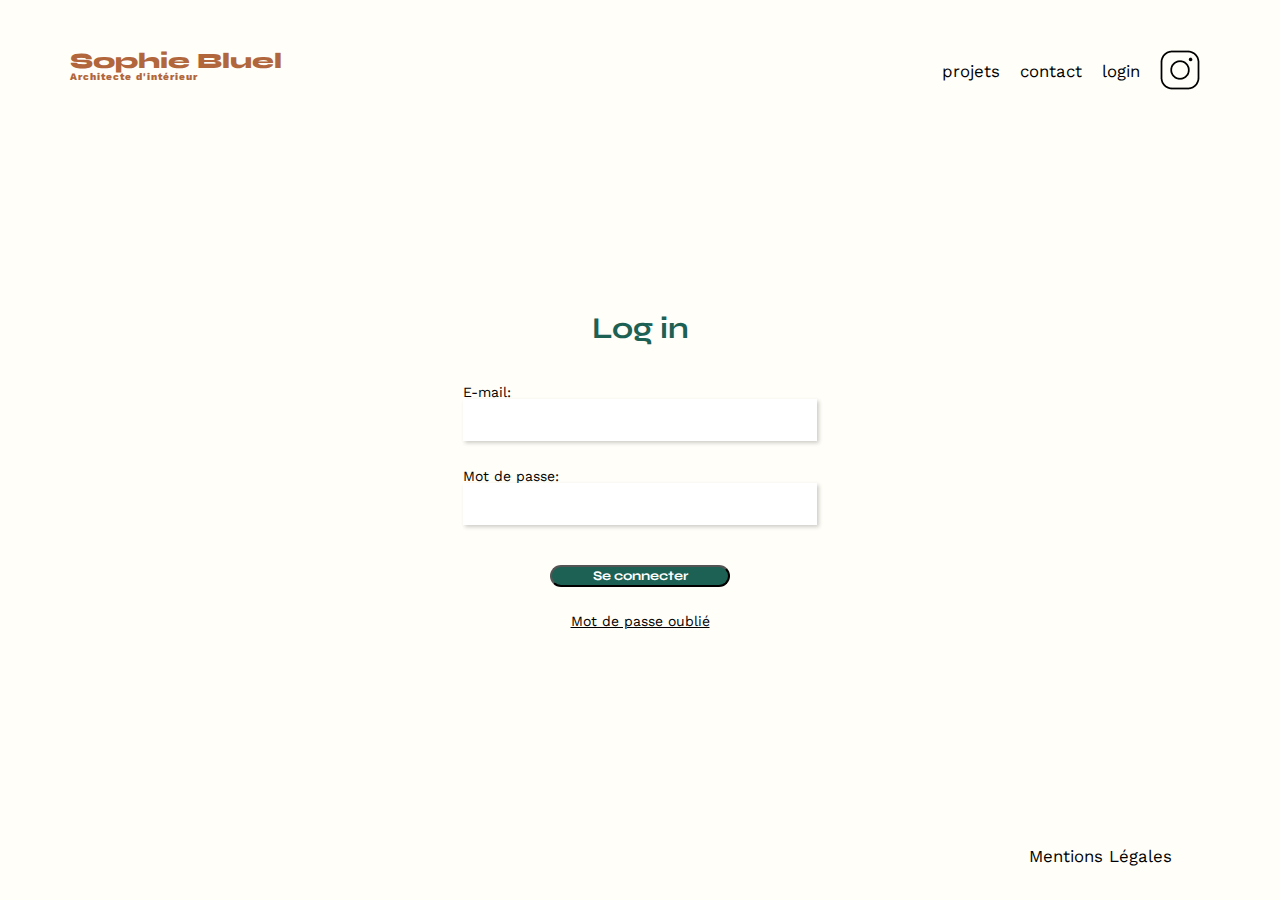
==== FrontEnd/login.html @ b9052e68 "création page "login"" ====
<!DOCTYPE html>
<html lang="fr">
<head>
	<meta charset="UTF-8">
	<title>Sophie Bluel - Architecte d'intérieur</title>
	<meta name="viewport" content="width=device-width, initial-scale=1.0">
	<link rel="preconnect" href="https://fonts.googleapis.com">
	<link rel="preconnect" href="https://fonts.gstatic.com" crossorigin>
	<link href="https://fonts.googleapis.com/css2?family=Syne:wght@700;800&family=Work+Sans&display=swap" rel="stylesheet">
	<meta name="description" content="">
	<link rel="stylesheet" href="./assets/style.css">
</head>
<body class="back_ground_color">
<header>
	<h1>Sophie Bluel <span>Architecte d'intérieur</span></h1>
	<nav>
		<ul>
			<li>projets</li>
			<li>contact</li>
			<li>login</li>
			<li><img src="./assets/icons/instagram.png" alt="Instagram"></li>
		</ul>
	</nav>
</header>
<main>
    <section class="section_login">
    <h2>Log in</h2><br><br><br>
    <form>       
        <label for="email">E-mail:</label><br>  
        <input class="input_login" type="email" id="email" name="email"><br><br><br>
        <label for="password">Mot de passe:</label><br>
        <input class="input_login" type="password" id="password" name="password"><br><br>
        <input type="submit" value="Se connecter"><br>
        <a href="#" class="underline_sentence">Mot de passe oublié</a>
      </form>
    </section>
</main>

<footer>
	<nav>
		<ul>
			<li>Mentions Légales</li>
		</ul>
	</nav>
</footer>
<script src="script.js"></script>
<script src="login.js"></script>
</body>
</html>
---- FrontEnd/assets/style.css ----
/* http://meyerweb.com/eric/tools/css/reset/
   v2.0 | 20110126
   License: none (public domain)
*/

html, body, div, span, applet, object, iframe,
h1, h2, h3, h4, h5, h6, p, blockquote, pre,
a, abbr, acronym, address, big, cite, code,
del, dfn, em, img, ins, kbd, q, s, samp,
small, strike, strong, sub, sup, tt, var,
b, u, i, center,
dl, dt, dd, ol, ul, li,
fieldset, form, label, legend,
table, caption, tbody, tfoot, thead, tr, th, td,
article, aside, canvas, details, embed,
figure, figcaption, footer, header, hgroup,
menu, nav, output, ruby, section, summary,
time, mark, audio, video {
	margin: 0;
	padding: 0;
	border: 0;
	font-size: 100%;
	font: inherit;
	vertical-align: baseline;
}
/* HTML5 display-role reset for older browsers */
article, aside, details, figcaption, figure,
footer, header, hgroup, menu, nav, section {
	display: block;
}
body {
	line-height: 1;
}
ol, ul {
	list-style: none;
}
blockquote, q {
	quotes: none;
}
blockquote:before, blockquote:after,
q:before, q:after {
	content: '';
	content: none;
}
table {
	border-collapse: collapse;
	border-spacing: 0;
}
/** end reset css**/
body {
	max-width: 1140px;
	margin:auto;
	font-family: 'Work Sans' ;
	font-size: 14px;
}
header {
	display: flex;
	justify-content: space-between;
	margin: 50px 0
}
section {
	margin: 50px 0
}

h1{
	display: flex;
	flex-direction: column;
	font-family: 'Syne';
	font-size: 22px;
	font-weight: 800;
	color: #B1663C
}

h1 > span {
	font-family: 'Work Sans';
	font-size:10px;
	letter-spacing: 0.1em;
;
}

h2, button {
	font-family: 'Syne';
	font-weight: 700;
	font-size: 30px;
	color: #1D6154
}

button
{font-size: 15px;}

nav ul {
	display: flex;
	align-items: center;
	list-style-type: none;

}
nav li {
	padding: 0 10px;
	font-size: 1.2em;
}

/* boutons filtres */
.filter-container {
	display: flex;
	justify-content: center;
  }
  
  .filter-container button {
	border: 2px solid #1D6154;
	border-radius: 25px;
	background-color: white;
	height: 50px;
	margin: 20px 20px 45px 13px;
	padding: 5px 38px;
  }

   #all {
	background-color: #1D6154;
	color: white;
  }


  
li:hover {
	color: #B1663C;
}
#introduction {
	display: flex;
	align-items: center;
}
#introduction figure {
	flex: 1
}
#introduction img {
	display: block;
	margin: auto;
	width: 80%;
}

#introduction article {
	flex: 1
}
#introduction h2 {
	margin-bottom: 1em;
}

#introduction p {
	margin-bottom: 0.5em;
}
#portfolio h2 {
	text-align: center;
	margin-bottom: 1em;
}
.gallery {
	width: 100%;
	display: grid;
	grid-template-columns: 1fr 1fr 1fr;
	grid-column-gap: 20px;
	grid-row-gap: 20px;
}

.gallery img {
	width: 100%;

}
#contact {
	width: 50%;
margin: auto;
}
#contact > * {
	text-align: center;

}
#contact h2{
	margin-bottom: 20px;
}
#contact form {
	text-align: left;
	margin-top:30px;
	display: flex;
	flex-direction: column;
}

#contact input {
	height: 50px;
	font-size: 1.2em;
	border: none;
	box-shadow: 0px 4px 14px rgba(0, 0, 0, 0.09);
}
#contact label {
	margin: 2em 0 1em 0;
}
#contact textarea {
	border: none;
	box-shadow: 0px 4px 14px rgba(0, 0, 0, 0.09);
}

input[type="submit"]{
	font-family: 'Syne';
	font-weight: 700;
	color: white;
	background-color: #1D6154;
	margin : 2em auto ;
	width: 180px;
	text-align: center;
	border-radius: 60px ;
}

footer nav ul {
	display: flex;
	justify-content: flex-end;
	margin: 2em
}

/*css pour html "login"*/
.back_ground_color{
	background-color: #FFFEF8;
}

.section_login{
	text-align: center;
	margin-top: 220px;
	margin-bottom: 220px;
	min-width: 300px;
}

label {
  display: inline-block;
  width: 100px;
  text-align: left;
  margin-right: 255px;
}

.input_login {
  height: 40px;
  width: 350px;
  border: none;
  box-shadow: 2px 2px 4px rgba(0, 0, 0, 0.2);
}


.underline_sentence{
	color: black;
}
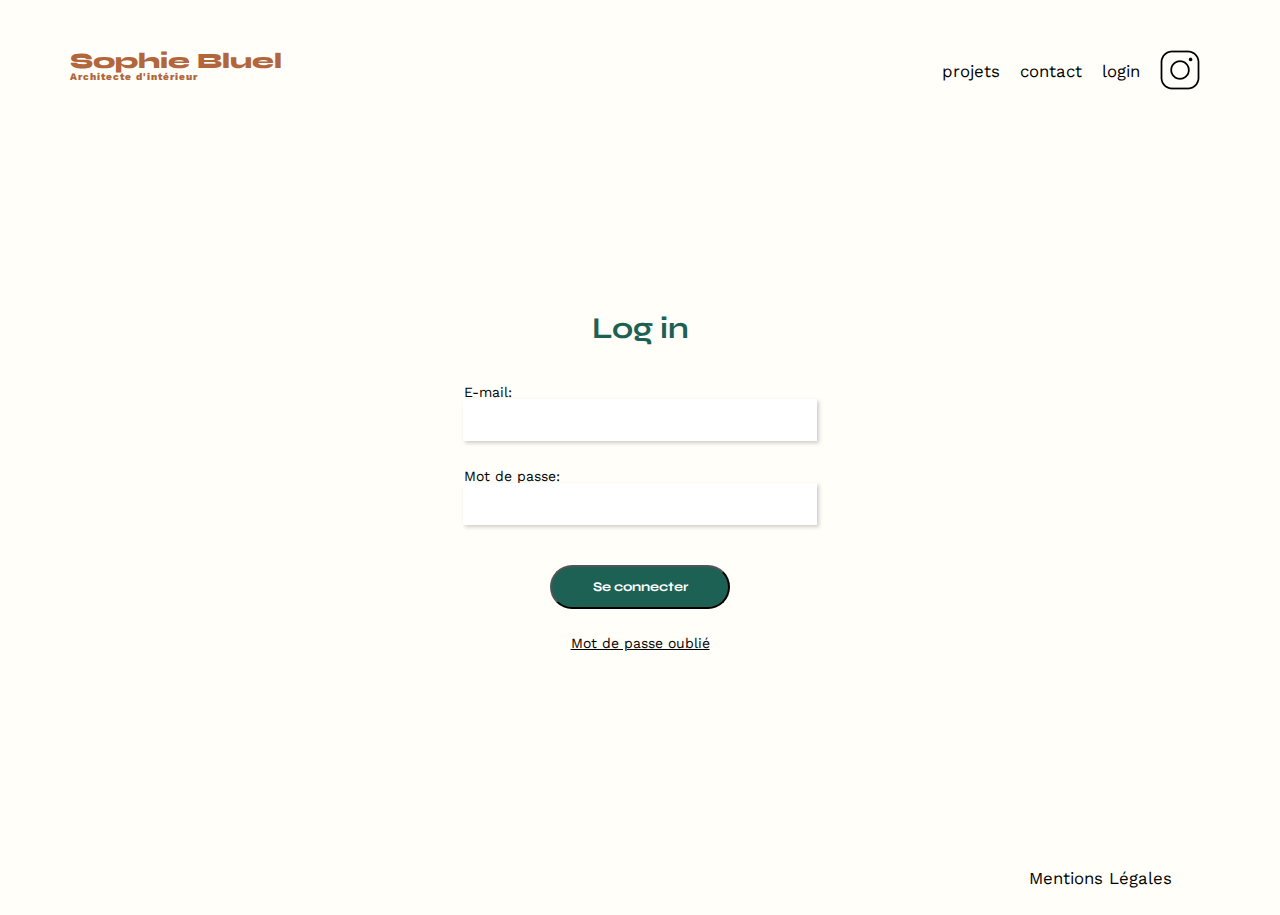
==== commit 55548c12: "bouton login css" ====
--- a/FrontEnd/login.html
+++ b/FrontEnd/login.html
@@ -30,7 +30,7 @@
         <input class="input_login" type="email" id="email" name="email"><br><br><br>
         <label for="password">Mot de passe:</label><br>
         <input class="input_login" type="password" id="password" name="password"><br><br>
-        <input type="submit" value="Se connecter"><br>
+        <input class="bouton_login" type="submit" value="Se connecter"><br>
         <a href="#" class="underline_sentence">Mot de passe oublié</a>
       </form>
     </section>
--- a/FrontEnd/assets/style.css
+++ b/FrontEnd/assets/style.css
@@ -228,7 +228,7 @@
   display: inline-block;
   width: 100px;
   text-align: left;
-  margin-right: 255px;
+  margin-right: 253px;
 }
 
 .input_login {
@@ -238,6 +238,9 @@
   box-shadow: 2px 2px 4px rgba(0, 0, 0, 0.2);
 }
 
+.bouton_login{
+	height: 44px;
+}
 
 .underline_sentence{
 	color: black;
